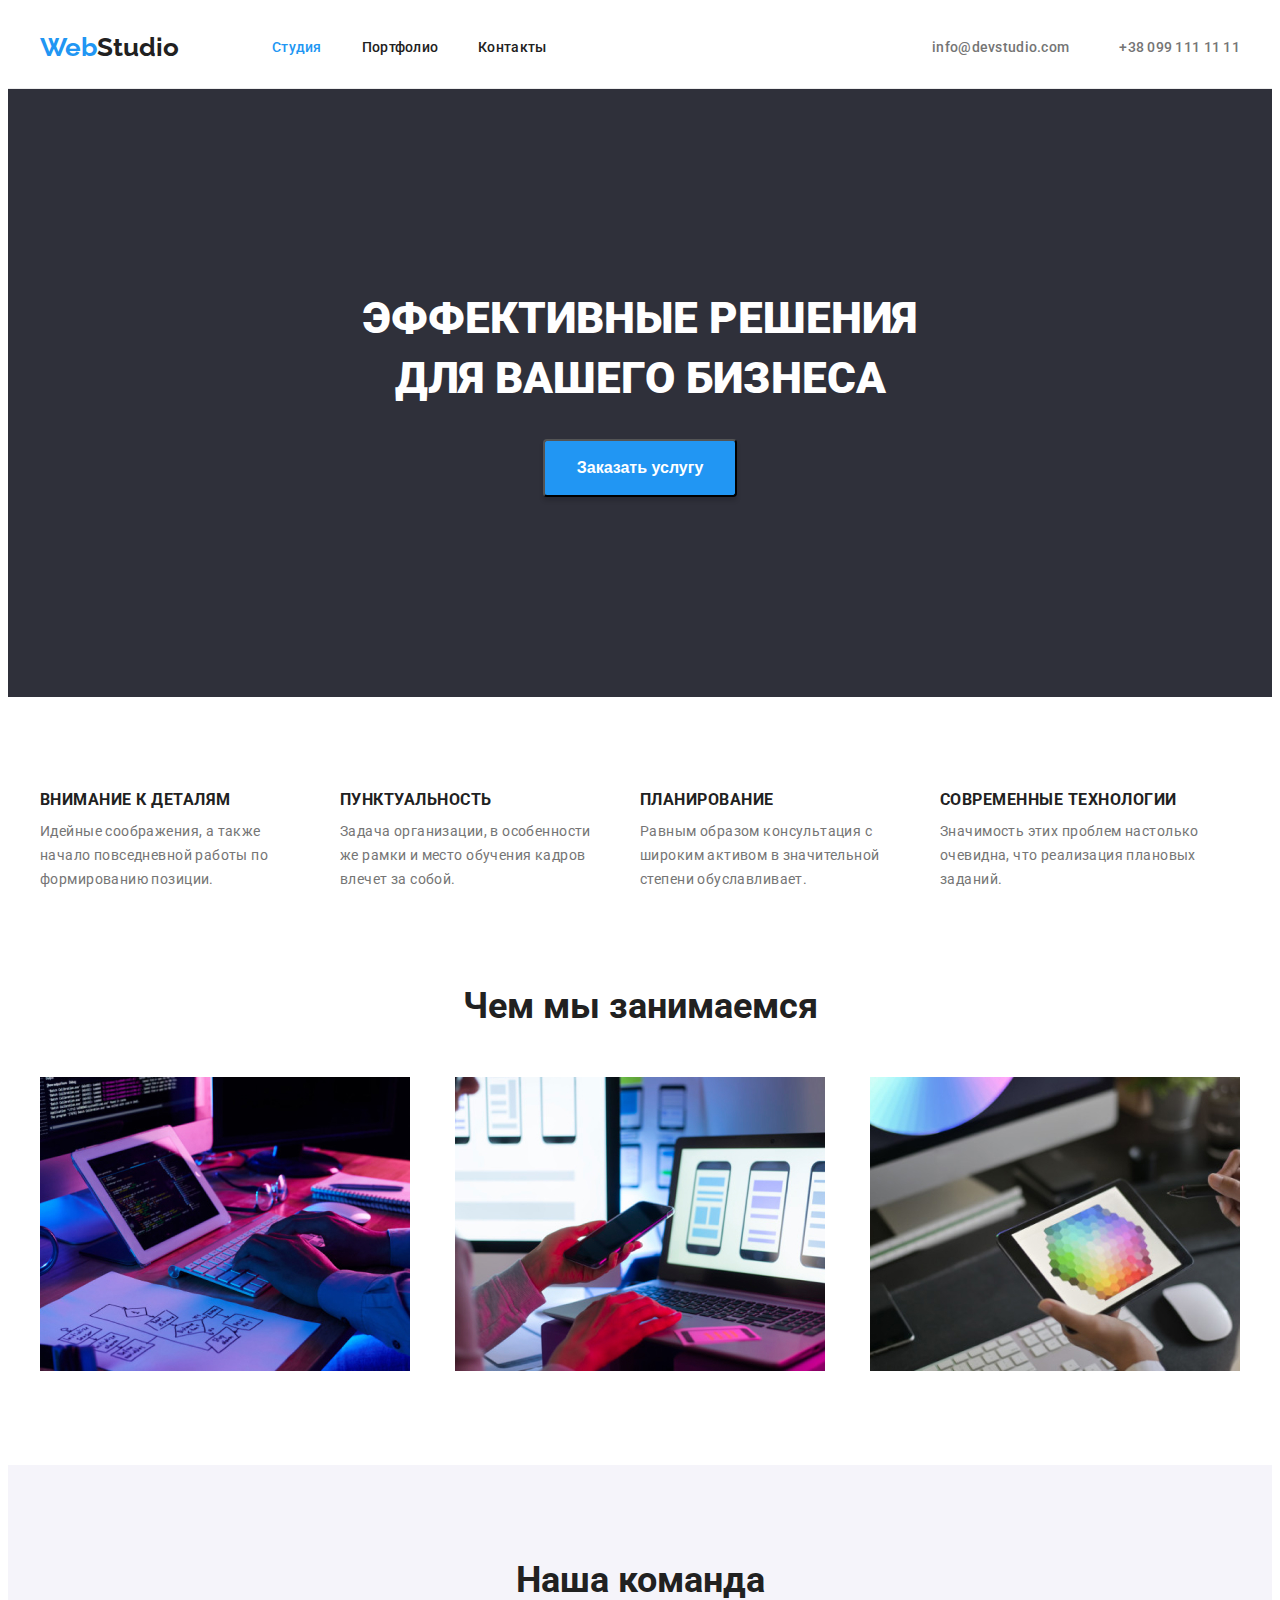
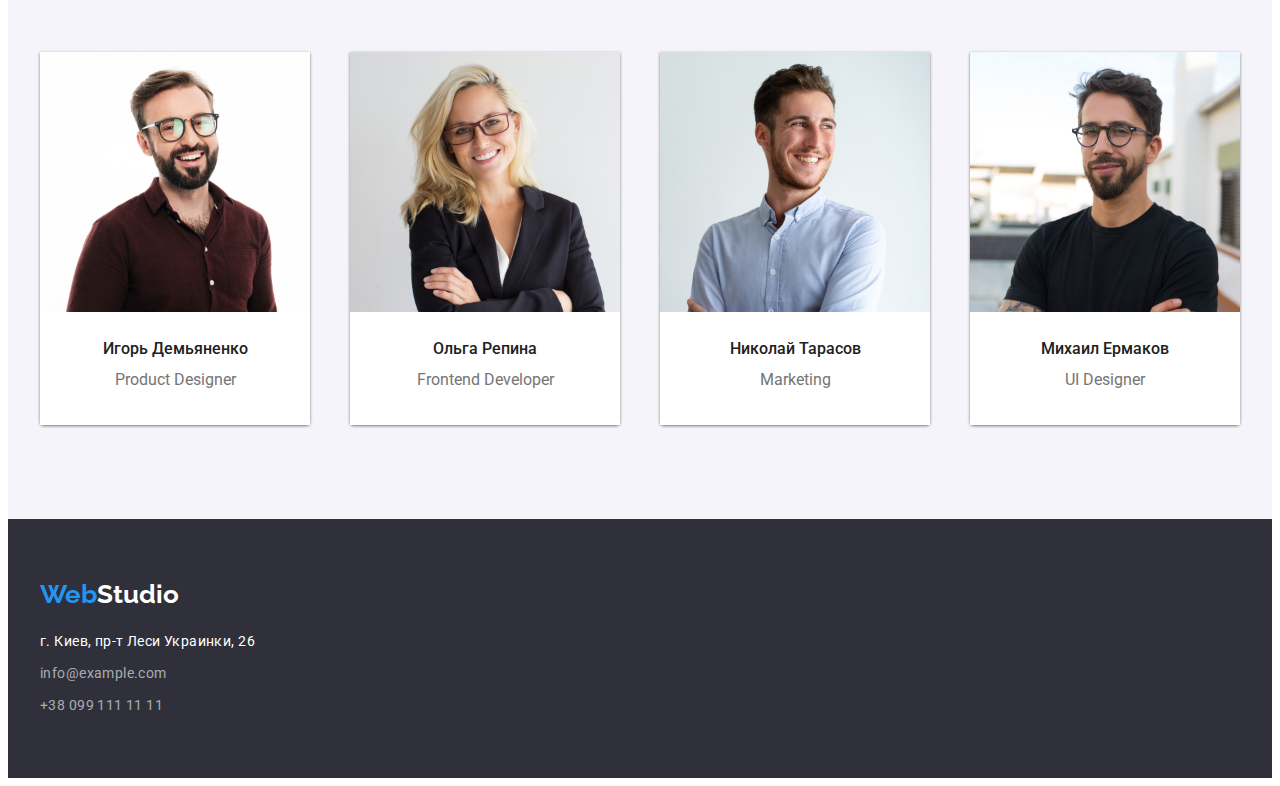
==== index.html @ 194eb808 "goit-markup-hw-04" ====
<!DOCTYPE html>
<html lang="en">
<head>
    <meta charset="UTF-8">
    <meta http-equiv="X-UA-Compatible" content="IE=edge">
    <meta name="viewport" content="width=device-width, initial-scale=1.0">
    <title>Document</title>
    <link rel="preconnect" href="https://fonts.gstatic.com">
    <link href="https://fonts.googleapis.com/css2?family=Raleway:wght@700&family=Roboto:wght@400;500;700;900&display=swap"
        rel="stylesheet">
    <link rel="stylesheet" href="https://cdnjs.cloudflare.com/ajax/libs/modern-normalize/1.1.0/modern-normalize.min.css"
        integrity="sha512-wpPYUAdjBVSE4KJnH1VR1HeZfpl1ub8YT/NKx4PuQ5NmX2tKuGu6U/JRp5y+Y8XG2tV+wKQpNHVUX03MfMFn9Q=="
        crossorigin="anonymous" referrerpolicy="no-referrer" />
    <link rel="stylesheet" href="./css/styles.css">
</head>

<body>
    <header class="header-bord">
        <div class="container header-cont">
            <nav class="navigation">
                <a class="logo link" href="./index.html"><span class="logo-text">Web</span>Studio</a>
                <ul class="menu">
                    <li class="menu-item list">
                        <a class="menu-link link current header-link" href="">Студия</a>
                    </li>
                    <li class="menu-item list">
                        <a class="menu-link link header-link" href="./portfolio.html">Портфолио</a>
                    </li>
                    <li class="menu-item list">
                        <a class="menu-link link header-link" href="">Контакты</a>
                    </li>
                </ul>
            </nav>
            
            <ul class="auth-nav list header">
                <li>
                    <a class="mail-link link header-link" href="mailto:info@devstudio.com">info@devstudio.com</a>
                </li>
                <li>
                    <a class="tel-link link header-link" href="tel:+380991111111">+38 099 111 11 11</a>
                </li>
            </ul>
        </div>
    </header>
    <main>
        <section class="hero">
                <div class="container">
                    <h1 class="hero-title down">ЭФФЕКТИВНЫЕ РЕШЕНИЯ <br /> ДЛЯ ВАШЕГО БИЗНЕСА</h1>
                
                    <button class="modal-btn" type="button">Заказать услугу</button>
                </div>
        </section>
        
        <section class="skill down">
            <div class="container">
                <h2 class="skill-title visually-hidden">Заголовок</h2>
                    <ul class="skill-roster list"> 
                        <li class="skill-item">
                            <h3 class="roster-title roster-down">Внимание к деталям</h3>
                            <p class="skill-description">Идейные соображения, а также начало повседневной работы по формированию позиции.</p>
                        </li>
                        <li class="skill-item">
                            <h3 class="roster-title roster-down" >Пунктуальность</h3>
                            <p class="skill-description" >Задача организации, в особенности же рамки и место обучения кадров влечет за собой.</p>
                        </li>
                        <li class="skill-item">
                            <h3 class="roster-title roster-down">Планирование</h3>
                            <p class="skill-description" >Равным образом консультация с широким активом в значительной степени обуславливает.</p>
                        </li>
                        <li class="skill-item">
                            <h3 class="roster-title roster-down" >Современные технологии</h3>
                            <p class="skill-description">Значимость этих проблем настолько очевидна, что реализация плановых заданий.</p>
                        </li>
                </ul>
            </div>
        </section>
        
        <section class="section-work">
            <Div class="container">
            <h2 class="work" lang="ru">Чем мы занимаемся</h2>
            <ul class="work-roster list " >
                <li class="worktop"><img src="./images/зображення_роб._cтолу1.jpg" alt="зображення робочого столу" width="370" height="294"></li>
                <li class="worktop"><img src="./images/зображення_роб._cтолу2.jpg" alt="зображення робочого столу" width="370" height="294"></li>
                <li class="worktop"><img src="./images/зображення_роб._cтолу3.jpg" alt="зображення робочого столу" width="370" height="294"></li>
            </ul>
            </Div>
        </section>
        
        <section class="team" >
            <div class="container">
                <h2 class="team-title">Наша команда</h2>
                <ul class="team-roster list">
                    <li class="team-list">
                        <img src="./images/фото_Игорь_Демьяненко.jpg" alt="foto Product Designer Игорь Демьяненко" width="270" height="260">
                        <div class="team-describe">
                            <h3 class="team-member">Игорь Демьяненко</h3>
                            <p class="team-activity">Product Designer</p>
                        </div>
                    </li>

                    <li class="team-list">
                        <img src="./images/фото_Ольга_Репина.jpg" alt="foto Frontend Developer Ольга Репина" width="270" height="260">
                        <div class="team-describe">
                            <h3 class="team-member">Ольга Репина</h3>
                            <p class="team-activity">Frontend Developer</p>
                        </div>
                    </li>

                    <li class="team-list">
                        <img src="./images/фото_Николай_Тарасов.jpg" alt="foto Marketing Михаил Ермаков" width="270" height="260">
                        <div class="team-describe">
                            <h3 class="team-member" >Николай Тарасов</h3>
                            <div></div>
                        <P class="team-activity">Marketing</P>
                        </div>
                    </li>

                    <li class="team-list">
                        <img src="./images/фото_Михаил_Ермаков.jpg" alt="foto UI Designer Михаил Ермаков " width="270" height="260">
                        <div class="team-describe">
                            <h3 class="team-member">Михаил Ермаков</h3>
                            <p class="team-activity">UI Designer</p>
                        </div>
                    </li>
                </ul>
            </div>
        </section>
    </main>

    <footer class="footer">
        <div class="container">
            <div class="logo-second">
                <a class="logo-footer link" href="./index.html"><span class="logo-text">Web</span><span
                        class="logo-txt">Studio</span></a>
            </div>
            <address class="footer-address">
                <ul class="communication list">
                    <li class="address"><a class="location link" href="">г. Киев, пр-т Леси Украинки, 26</a></li>
                    <li class="footer-mail"><a class="communication-mail link"
                            href="meilto:info@example.com">info@example.com</a></li>
                    <li class="footer-tel"><a class="communication-tel link" href="tel:+380991111111">+38 099 111 11 11</a></li>
                </ul>
            </address>
        </div>
    </footer>


</body>

</html>
---- css/styles.css ----
html {
  box-sizing: border-box;
}

* *::before,
*::after {
  box-sizing: inherit;
}

:root {
  --main-font: "Roboto", sans-serif;
  --secondary-font: "Raleway", sans-serif;
  --accent-color: #212121;
  --secondary-color: #2196f3;
  --third-color: #757575;
  --white-color: #ffffff;
}
body {
  font-family: var(--main-font);
  font-style: normal;
  font-weight: normal;
  font-size: 14px;
}

.list {
  list-style: none;
}
.link {
  text-decoration: none;
}
.visually-hidden{
  position: absolute;
  clip: rect(0 0 0 0);
  width: 1px;
  height: 1px;
  margin: -1px;
}

h1,
h2,
h3,
h4,
h5,
h6,
p {
  margin-top: 0;
  margin-bottom: 0;
}

ul,
ol {
  margin-top: 0;
  margin-bottom: 0;
}

.container {
  width: 1200px;
  padding-left: 15px;
  padding-right: 15px;
  margin: 0 auto;
}
img {
  display: block;
}
/*розметка  heder}*/
.header-link {
  padding-top: 32px;
  padding-bottom: 32px;
}
.header-bord {
  border-bottom: 1px solid #ECECEC;
}
.header-cont {
  display: flex;
  align-items: center;
}
.navigation {
  display: flex;
  align-items: center;
}

.auth-nav {
  display: flex;
  align-items: center;
  margin-left: auto;
  
  padding-left: 0px;
}

.logo {
  padding-top: 24px;
  padding-bottom: 25px;
  margin-right: 93px;
}
.logo-footer{
  padding: auto;
}
.menu {
  display: flex;
  align-items: center;
  padding-left: 0px;
}
.menu-item:not(:last-child) {
  margin-right: 40px;
}

.mail-link {
  flex-direction: row-reverse;
  margin-left: auto;
  margin-right: 50px;
  
}
/*розметка  heder}*/

/* header 1htm*/
.logo,
.logo-footer,
.logo-text {
  font-family: var(--secondary-font);
  font-weight: bold;
  font-size: 26px;
  line-height: 1.19;
  

  color: var(--accent-color);
}
.logo-text {
  color: var(--secondary-color);
}
.logo-txt {
  color: var(--white-color);
}
.menu-link {
  font-weight: 500;
  line-height: 1.14;
  letter-spacing: 0.02em;

  color: var(--accent-color);
}

.menu-link:hover,
.menu-link:focus {
  color: var(--secondary-color);
}

.current {
  color: var(--secondary-color);
}

.mail-link,
.tel-link {
  font-weight: 500;
  line-height: 1.14;
  letter-spacing: 0.02em;

  color: var(--third-color);
}
.mail-link:hover,
.mail-link:focus {
  color: var(--secondary-color);
}

.tel-link:hover,
.tel-link:focus {
  color: var(--secondary-color);
}

/* hero 1htm*/
/* розметка hero*/
.hero-title {
  font-family: var(--main-font);
  font-weight: 900;
  font-size: 44px;
  line-height: 1.36;
  margin-bottom: 30px;
  color: var(--white-color);
}

.modal-btn {
  background-color: var(--secondary-color);
  box-shadow: 0px 4px 4px rgba(0, 0, 0, 0.15);
  font-weight: bold;
  font-size: 16px;
  line-height: 1.88;
  cursor: pointer;

  padding: 12px 32px;

  border-radius: 4px;

  color: var(--white-color);
}
/*розметка  hero}*/

/* skill 1htm*/
.skill-roster {
  display: flex;
padding-left: 0;
margin-left: 0;

}
.skill {
  padding-top: 94px;
}
.team,
.section-work,
.section-skill{
  padding-top: 94px;
  padding-bottom: 94px;
}
.team-roste r{
  margin-bottom: 94px;
}
/* розметка skill*/
.roster-down {
  margin-bottom: 10px;
}
/* розметка skill*/

.roster-title {
  font-weight: bold;
  line-height: 1.14;
  letter-spacing: 0.03em;
  text-transform: uppercase;

  color: var(--accent-color);
}
.skill-item {
  flex-basis: calc((100%-120) / 4);
  width: 270px;
}
.skill-item:not(:first-child){
  margin-left: 30px;
}

  
.item-down:not(:last-child) {
  margin-left: 30px;
}
.skill-description {
  font-family: var(--main-font);
  font-size: 14px;
  line-height: 24px;

  letter-spacing: 0.03em;
  color: var(--third-color);
}

/* work 1htm*/
.work-roster{
  display: flex;
  padding-left: 0;
  justify-content: space-between;
  margin-top: 50px;
}
/*team-title*/
.work {
  font-weight: bold;
  font-size: 36px;
  line-height: 1.17;

  text-align: center;
margin-bottom: 50px;
  color: var(--accent-color);
  margin: 0px;
}
.worktop{
  width: 370px;
}

.team-title {
  font-weight: bold;
  font-size: 36px;
  line-height: 1.17;

  text-align: center;
margin-bottom: 50px;
  color: var(--accent-color);
  margin: 0px;
}

.team-member {
  font-size: 16px;
  line-height: 0.84;
  font-weight: 500;

  text-align: center;
  color: var(--accent-color);
}

.team-activity {
  font-size: 16px;
  line-height: 1.89;
margin-top: 10px;
  text-align: center;

  color: var(--third-color);
}

/*logo link*/
.location {
  font-style: normal;
  line-height: 1.71;
  letter-spacing: 0.03em;
  
  color: var(--white-color);
}

.communication-mail,
.communication-tel {
  font-style: normal;
  line-height: 1.71;
  letter-spacing: 0.03em;

  color: rgba(255, 255, 255, 0.6);
}
.communication-mail:hover,
.communication-mail:focus {
  color: var(--secondary-color);
}

.communication-tel:hover,
.communication-tel:focus {
  color: var(--secondary-color);
}

/* portfolio.2htm*/

.nav-button {
  font-family: var(--main-font);
  font-weight: 500;
  font-style: normal;
  font-size: 16px;
  line-height: 1.62;
  cursor: pointer;
  border: none;
  border-radius: 4px;
  padding: 6px 22px;

  

  color: var(--accent-color);
}

.nav-button:hover,
.nav-button:focus {
  background-color: var(--secondary-color);
  color: var(--white-color);
}

.card-title {
  font-family: var(--main-font);
  font-weight: bold;
  font-size: 18px;
  line-height: 2;

  color: var(--accent-color);

}

.card-text {
  font-family: var(--main-font);
  font-size: 16px;
  line-height: 1.88;
  margin-top: 4px;


  color: var(--third-color);
}
.description{
  padding: 20px 24px;
  border-left: 1px solid #EEEEEE;
  border-right: 1px solid #EEEEEE;
  border-bottom: 1px solid #EEEEEE;


}

/* fon*/
.hero {
  background: #2f303a;
  padding-top: 200px;
  padding-bottom: 200px;
  

  
  text-align: center;
  color: var(--white-color);
}

.footer {
  background: #2f303a;
  padding-top: 60px;
  padding-bottom: 60px;
}
.footer-address{
  margin-top: 20px;
}
.footer-mail{
  margin-top: 8px;
}
.footer-tel{
  margin-top: 8px;

}
/*team-title*/
.team{
  background-color: #F5F4FA;
  
}
.team-member,
.team-activity{
  background-color: #FFFFFF;
  border-radius: 3px
}
.team-roster{
 display: flex;
 padding-left: 0px;
justify-content: space-between;
margin-top: 50px;

}
.team-describe{
  padding: 30px;
  background-color: var(--white-color);
}
  
.team-list{
  box-shadow: 0px 1px 3px var(--third-color);
  border-radius: 0px 0px 4px 4px;
}

/*footer*/


.communication {
  margin: 0px;
  padding-left: 0px;
 
}

/*портфолио*/
.nav{
  text-align: center;
  padding: 0px;
  margin-bottom: 50px;
  
}
.list-butt{
  display: inline-block;
}
  .list-butt:not(:last-child){
margin-right: 8px;

  }

.card-list{
  padding: 0px;
  display: flex;
  flex-wrap: wrap;
  
}
.portfolio-card{
  width: 370px;
  margin-right: 30px;
  margin-bottom: 30px;
  
}
.portfolio-card:nth-child(3n){
  margin-right: 0px;
}

.imgwork{
  width: 370px;

}
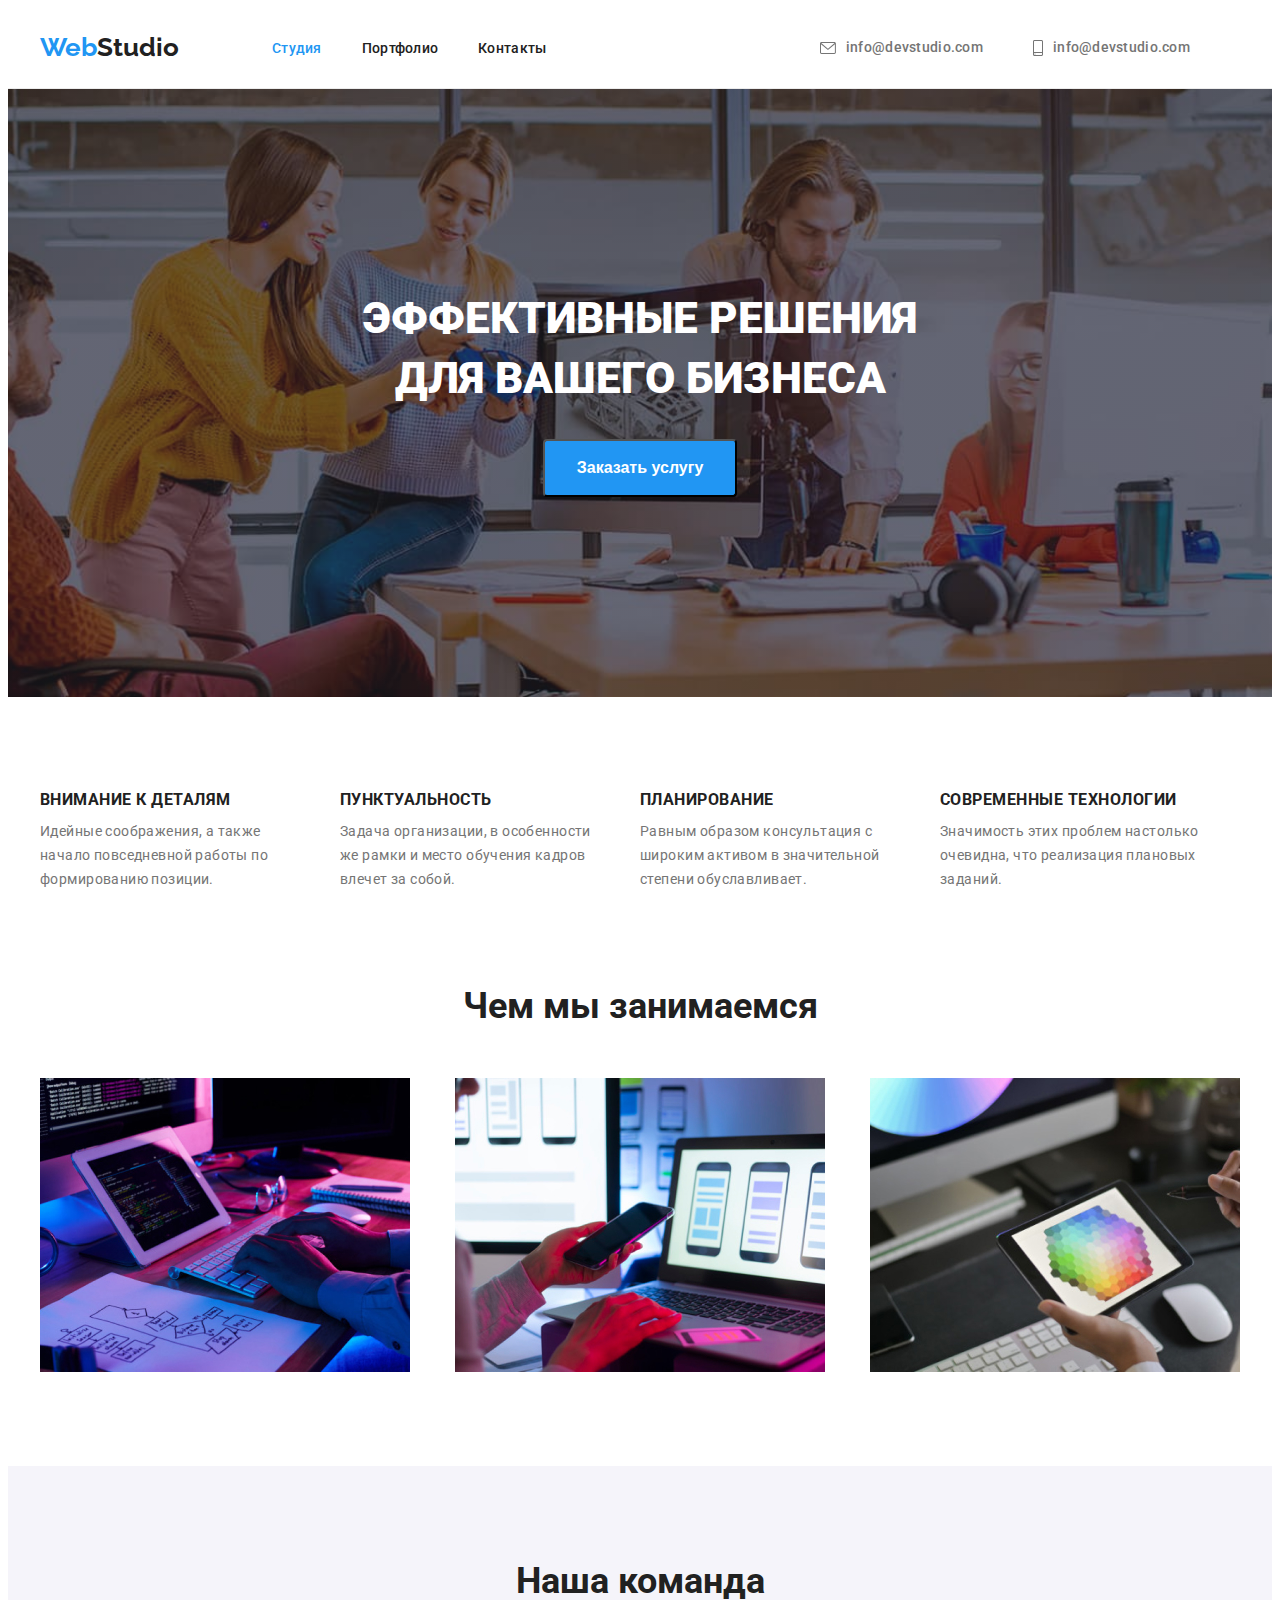
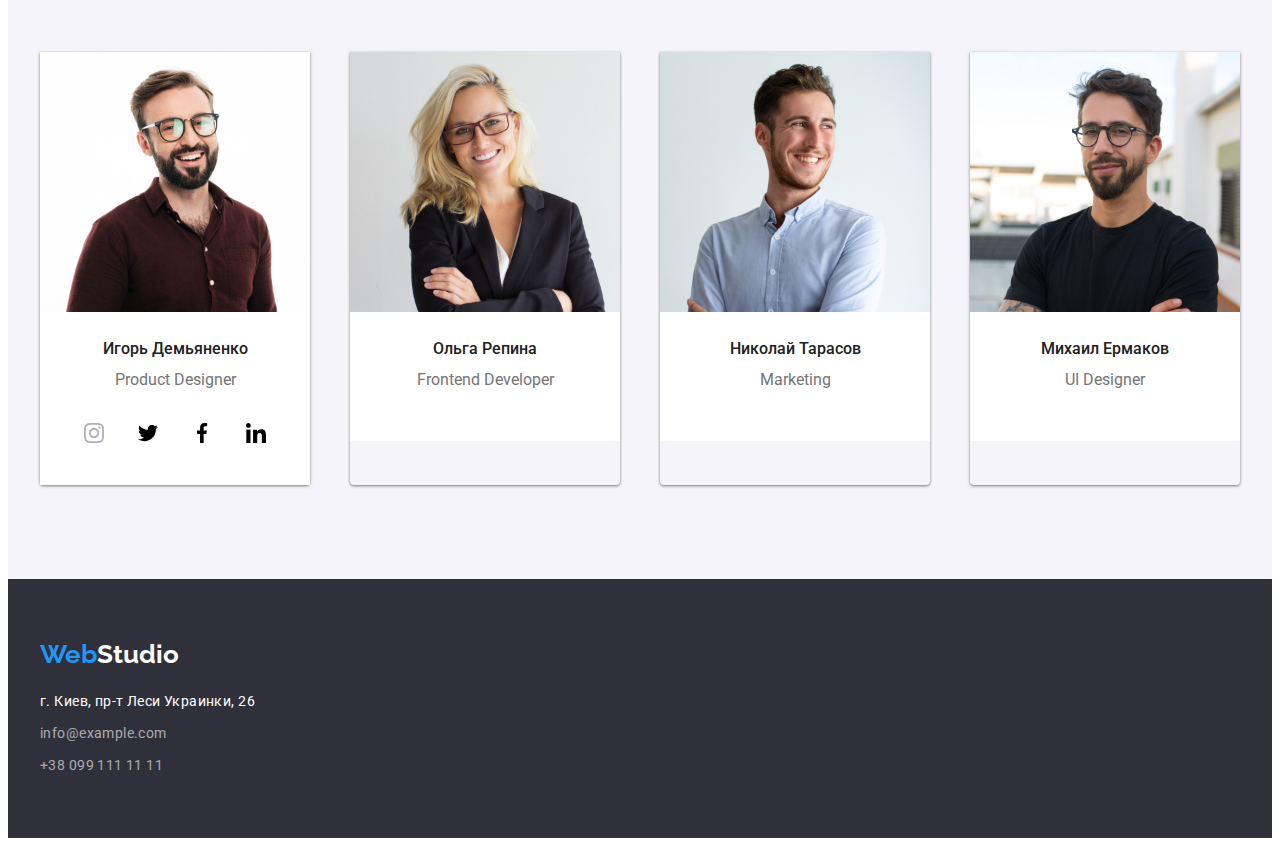
==== commit d0b4c834: "goit-markup-hw-04" ====
--- a/index.html
+++ b/index.html
@@ -34,11 +34,19 @@
             
             <ul class="auth-nav list header">
                 <li>
-                    <a class="mail-link link header-link" href="mailto:info@devstudio.com">info@devstudio.com</a>
+                    <a class="mail-link link header-link" href="mailto:info@devstudio.com">info@devstudio.com
+                        <svg class="icon-mail">
+                            <use href="./images/sprite.svg#icon-envelope"></use>
+                        </svg>
+                    </a>
                 </li>
-                <li>
-                    <a class="tel-link link header-link" href="tel:+380991111111">+38 099 111 11 11</a>
-                </li>
+            <li>
+                <a class="mail-link link header-link" href="mailto:info@devstudio.com">info@devstudio.com
+                    <svg class="icon-phon">
+                        <use href="./images/sprite.svg#icon-smartphone"></use>
+                    </svg>
+                </a>
+            </li>
             </ul>
         </div>
     </header>
@@ -58,6 +66,7 @@
                         <li class="skill-item">
                             <h3 class="roster-title roster-down">Внимание к деталям</h3>
                             <p class="skill-description">Идейные соображения, а также начало повседневной работы по формированию позиции.</p>
+                            
                         </li>
                         <li class="skill-item">
                             <h3 class="roster-title roster-down" >Пунктуальность</h3>
@@ -95,6 +104,36 @@
                         <div class="team-describe">
                             <h3 class="team-member">Игорь Демьяненко</h3>
                             <p class="team-activity">Product Designer</p>
+                            <ul class="social-list list">
+                                <li class="social-list-team">
+                                    <a href="" class="social-list-link">
+                                        <svg class="social-list-icon">
+                                            <use class="icon-social " href="../images/sprite.svg#icon-instagram"></use>                                      
+                                        </svg>
+                                    </a>
+                                </li>
+                                <li class="social-list-team">
+                                    <a href="" class="social-list-link">
+                                        <svg class="social-list-icon">
+                                            <use href="../images/sprite.svg#icon-twitter"></use>
+                                        </svg>
+                                    </a>
+                                </li>
+                                <li class="social-list-team">
+                                    <a href="" class="social-list-link">
+                                        <svg class="social-list-icon">
+                                            <use href="../images/sprite.svg#icon-facebook"></use>
+                                        </svg>
+                                    </a>
+                                </li>
+                                <li class="social-list-team">
+                                    <a href="" class="social-list-link">
+                                        <svg class="social-list-icon"> 
+                                            <use href="../images/sprite.svg#icon-linkedin"></use>
+                                        </svg>
+                                    </a>
+                                </li>
+                            </ul>
                         </div>
                     </li>
 
--- a/css/styles.css
+++ b/css/styles.css
@@ -106,10 +106,31 @@
 
 .mail-link {
   flex-direction: row-reverse;
+  align-items: center;
   margin-left: auto;
   margin-right: 50px;
   
 }
+.mail-link{
+  display: flex;
+    text-decoration: none;
+    font-weight: 500;
+    text-align: center;
+    color: var(--text-color);
+}
+.icon-mail,
+.icon-phon{
+  display: inline-block;
+  width: 16px;
+  height: 12px;
+  margin-right: 10px;
+  fill: #757575;
+}
+.icon-phon{
+  width: 10px;
+  height: 16px;
+}
+
 /*розметка  heder}*/
 
 /* header 1htm*/
@@ -159,6 +180,7 @@
 .mail-link:focus {
   color: var(--secondary-color);
 }
+
 
 .tel-link:hover,
 .tel-link:focus {
@@ -292,6 +314,7 @@
   font-size: 16px;
   line-height: 1.89;
 margin-top: 10px;
+margin-bottom: 16px;
   text-align: center;
 
   color: var(--third-color);
@@ -378,14 +401,21 @@
 
 /* fon*/
 .hero {
-  background: #2f303a;
   padding-top: 200px;
   padding-bottom: 200px;
-  
-
-  
   text-align: center;
+  
   color: var(--white-color);
+  background: #C4C4C4;
+  background-image: linear-gradient( to right, 
+  rgba(47, 48, 58, 0.4), 
+  rgba(47, 48, 58, 0.4) ),
+    url(../images/bd.jpg);
+  background-repeat: no-repeat;
+  background-position: center;
+  background-size: cover;
+  max-width: 1600px;
+  margin: auto;
 }
 
 .footer {
@@ -422,6 +452,8 @@
 }
 .team-describe{
   padding: 30px;
+  padding-left: 32px;
+  padding-right: 32px;
   background-color: var(--white-color);
 }
   
@@ -474,3 +506,32 @@
   width: 370px;
 
 }
+
+.social-list{
+  padding: 0;
+  display: flex;
+  justify-content: space-between;
+  
+}
+.social-list-icon{
+  width: 20px;
+  height: 20px;
+}
+.social-list-link{
+  display: flex;
+  align-items: center;
+  justify-content: center;
+  width: 44px;
+  height: 44px;
+  border-radius: 50%;
+  background-color: #ffffff;
+}
+
+.social-list-link:hover,
+.social-list-link:focus {
+fill: #ffffff;
+background-color: #2196F3;
+}
+.icon-social{
+    fill: #afb1b8;
+} 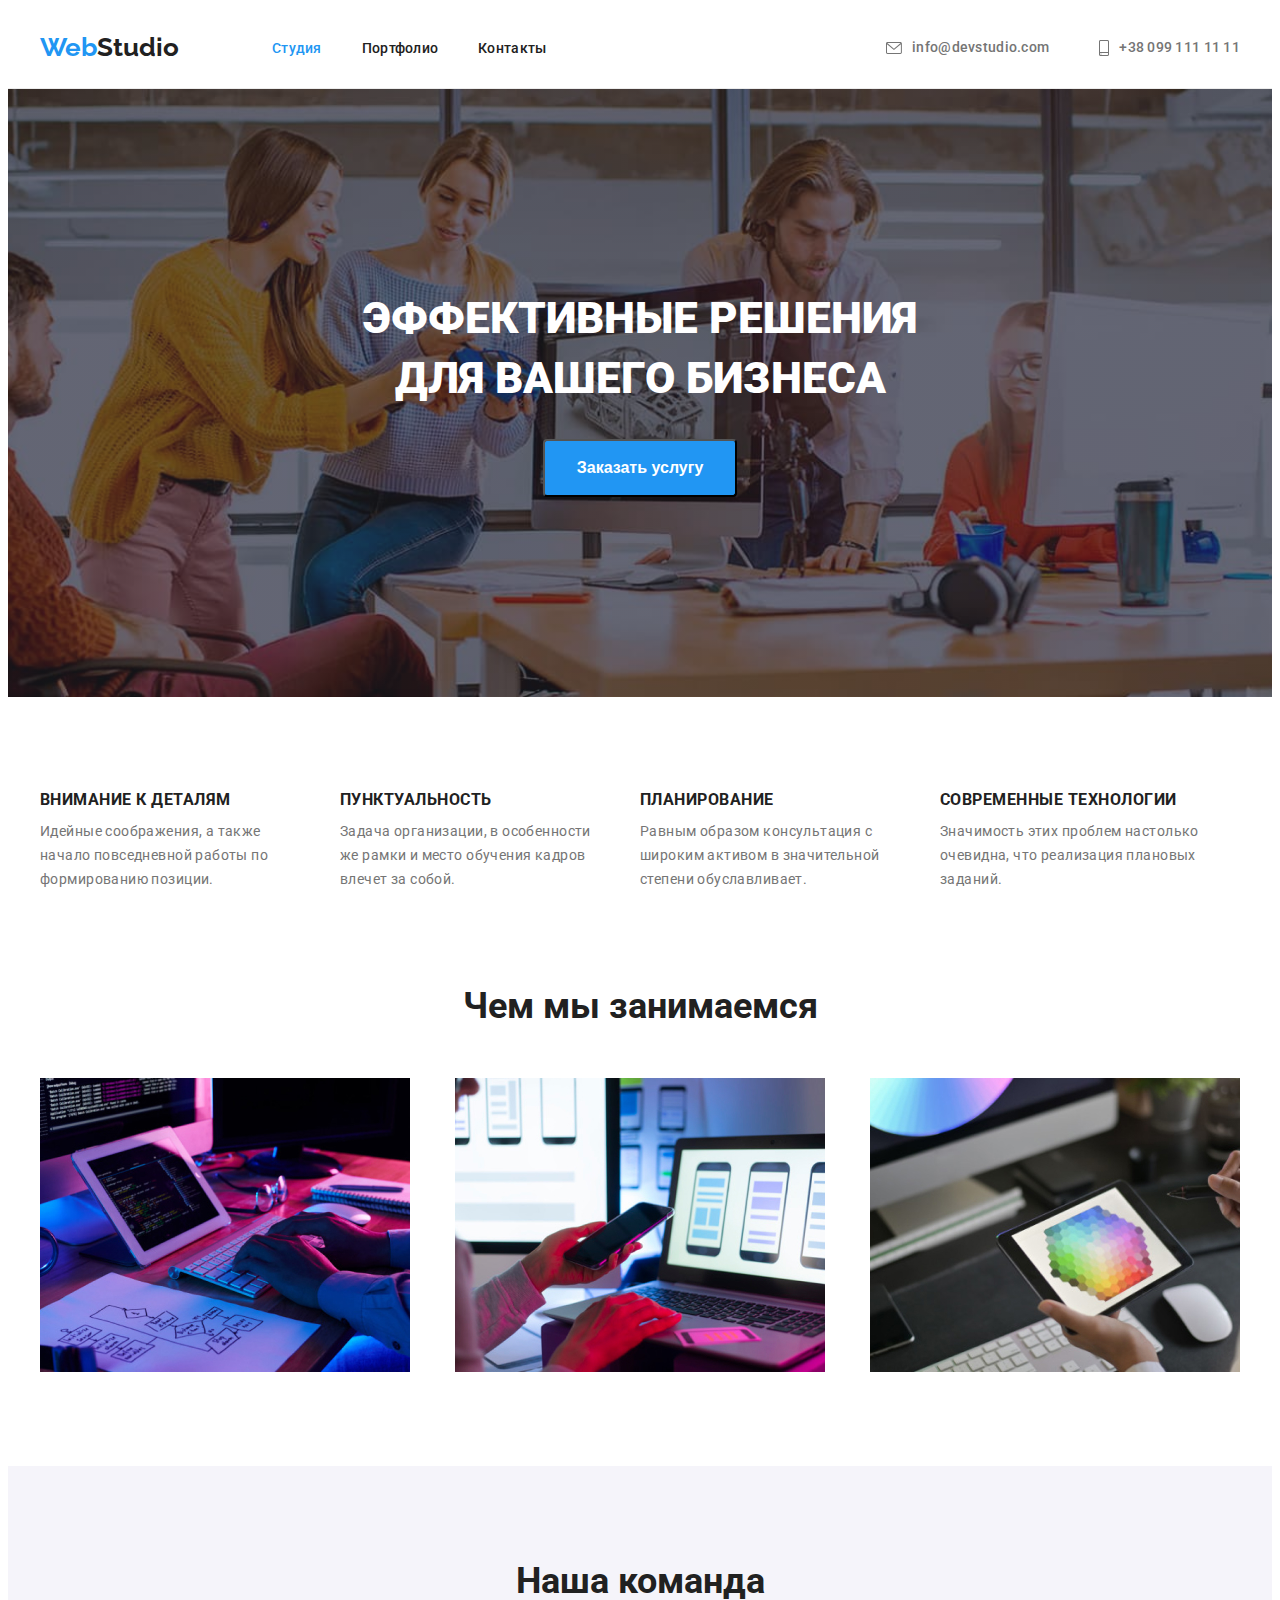
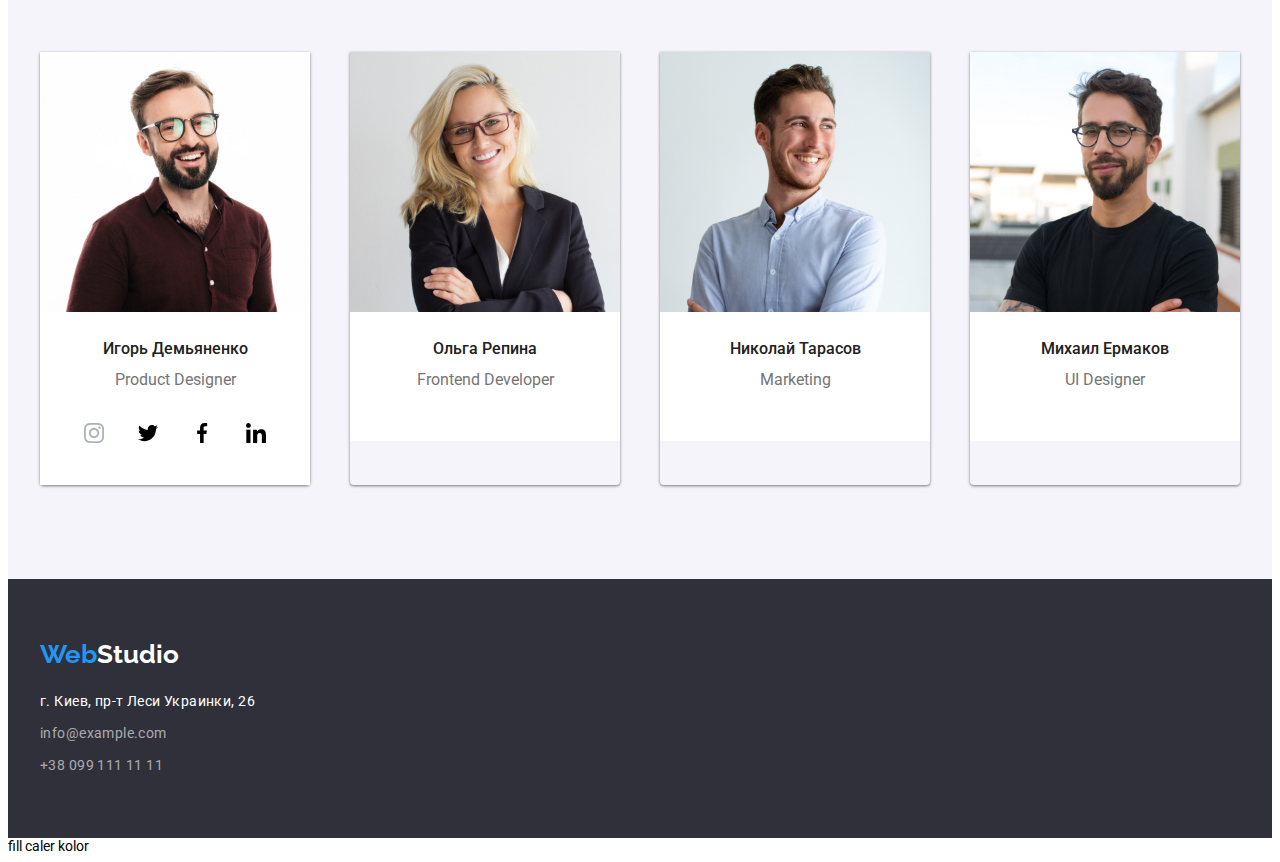
==== commit 97cf44bc: "goit-markup-hw-04" ====
--- a/index.html
+++ b/index.html
@@ -38,15 +38,16 @@
                         <svg class="icon-mail">
                             <use href="./images/sprite.svg#icon-envelope"></use>
                         </svg>
+                                </a>
+                </li>
+                <li>
+                    <a class="tel-link link header-link" href="tel:+380991111111">+38 099 111 11 11
+                        <svg class="icon-phon">
+                            <use href="./images/sprite.svg#icon-smartphone"></use>
+                        </svg>
+                        
                     </a>
                 </li>
-            <li>
-                <a class="mail-link link header-link" href="mailto:info@devstudio.com">info@devstudio.com
-                    <svg class="icon-phon">
-                        <use href="./images/sprite.svg#icon-smartphone"></use>
-                    </svg>
-                </a>
-            </li>
             </ul>
         </div>
     </header>
@@ -108,28 +109,28 @@
                                 <li class="social-list-team">
                                     <a href="" class="social-list-link">
                                         <svg class="social-list-icon">
-                                            <use class="icon-social " href="../images/sprite.svg#icon-instagram"></use>                                      
+                                            <use class="icon-social " href="./images/sprite.svg#icon-instagram"></use>                                      
                                         </svg>
                                     </a>
                                 </li>
                                 <li class="social-list-team">
                                     <a href="" class="social-list-link">
                                         <svg class="social-list-icon">
-                                            <use href="../images/sprite.svg#icon-twitter"></use>
+                                            <use href="./images/sprite.svg#icon-twitter"></use>
                                         </svg>
                                     </a>
                                 </li>
                                 <li class="social-list-team">
                                     <a href="" class="social-list-link">
                                         <svg class="social-list-icon">
-                                            <use href="../images/sprite.svg#icon-facebook"></use>
+                                            <use href="./images/sprite.svg#icon-facebook"></use>
                                         </svg>
                                     </a>
                                 </li>
                                 <li class="social-list-team">
                                     <a href="" class="social-list-link">
                                         <svg class="social-list-icon"> 
-                                            <use href="../images/sprite.svg#icon-linkedin"></use>
+                                            <use href="./images/sprite.svg#icon-linkedin"></use>
                                         </svg>
                                     </a>
                                 </li>
@@ -186,4 +187,5 @@
 
 </body>
 
-</html>+</html>
+fill caler kolor--- a/css/styles.css
+++ b/css/styles.css
@@ -104,19 +104,23 @@
   margin-right: 40px;
 }
 
-.mail-link {
+.mail-link
+{
   flex-direction: row-reverse;
   align-items: center;
   margin-left: auto;
   margin-right: 50px;
   
 }
-.mail-link{
-  display: flex;
-    text-decoration: none;
-    font-weight: 500;
-    text-align: center;
-    color: var(--text-color);
+.tel-link{
+  flex-direction: row-reverse;
+}
+.mail-link,
+.tel-link{
+  text-decoration: none;
+  font-weight: 500;
+  text-align: center;
+   color: var(--text-color);
 }
 .icon-mail,
 .icon-phon{
@@ -170,11 +174,16 @@
 
 .mail-link,
 .tel-link {
+  display: flex;
+  align-items: center;
   font-weight: 500;
   line-height: 1.14;
   letter-spacing: 0.02em;
 
   color: var(--third-color);
+}
+.tel-link{
+  display: flex;
 }
 .mail-link:hover,
 .mail-link:focus {
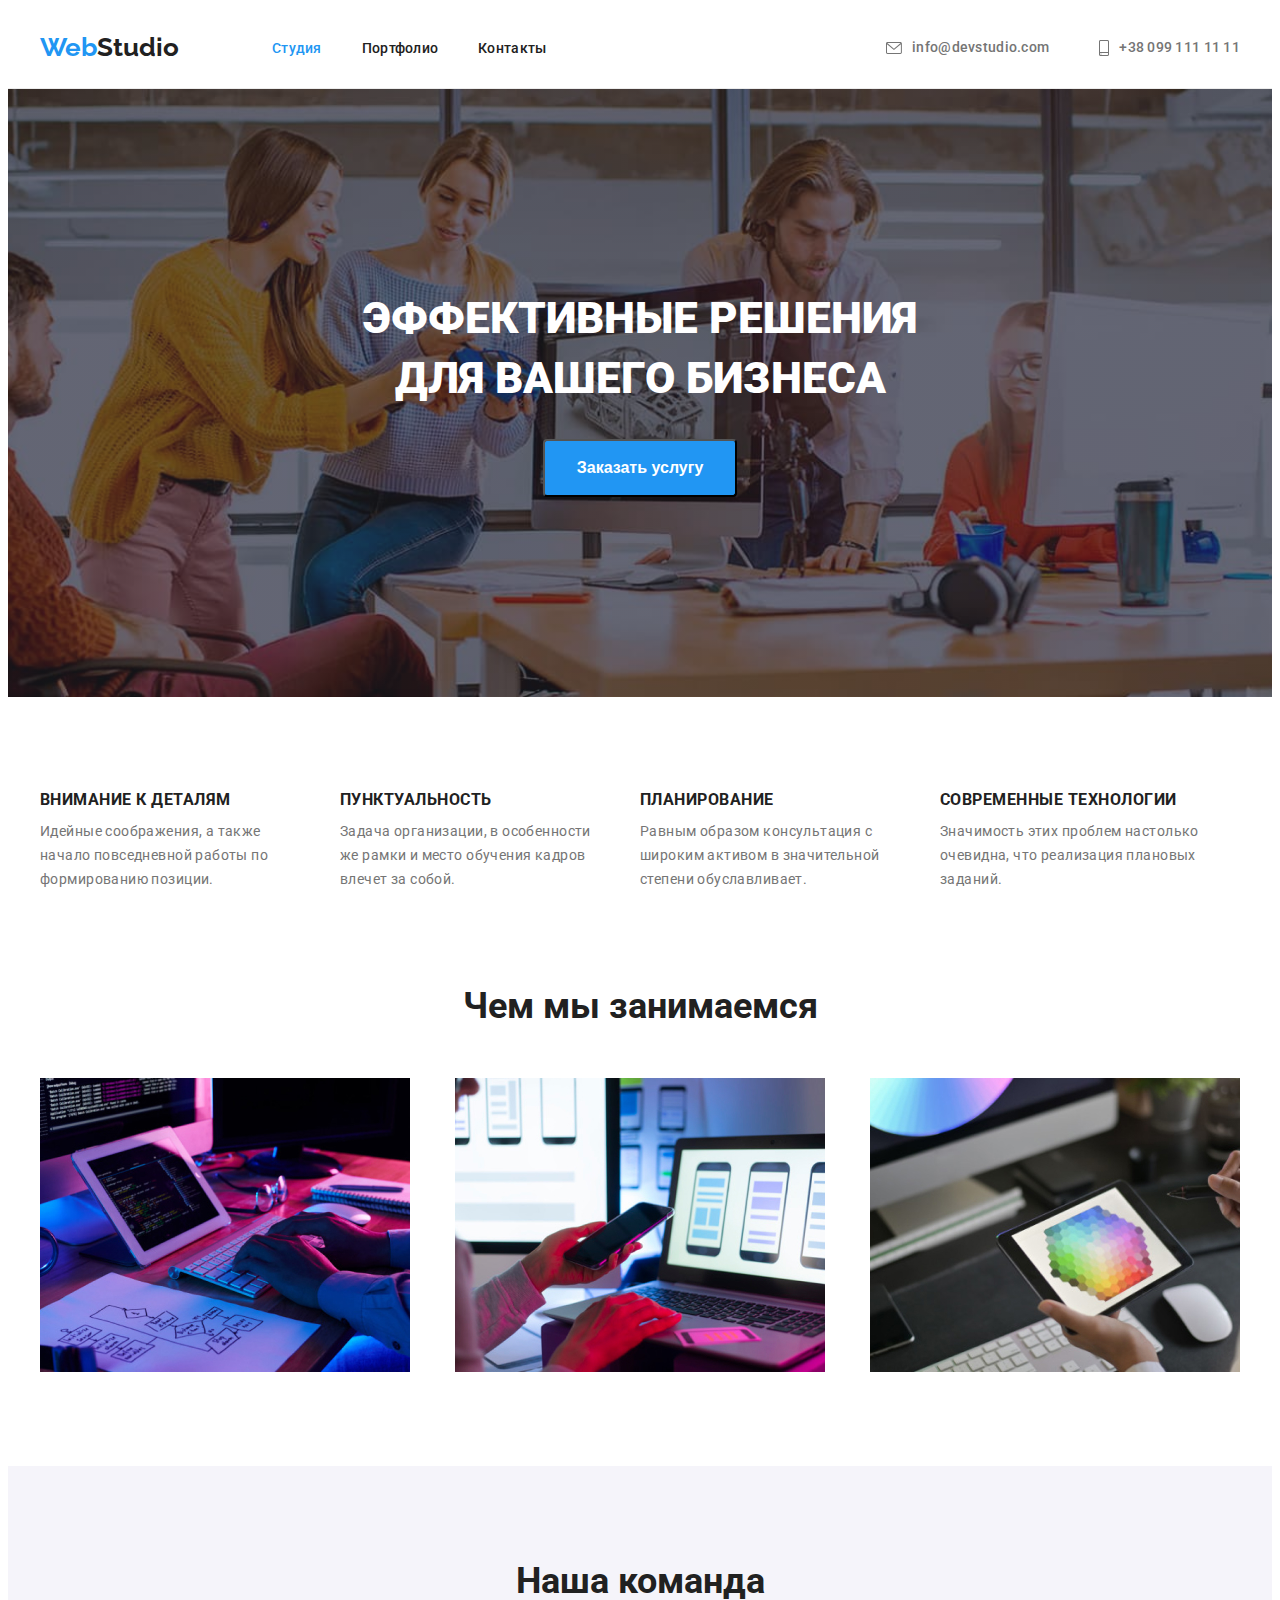
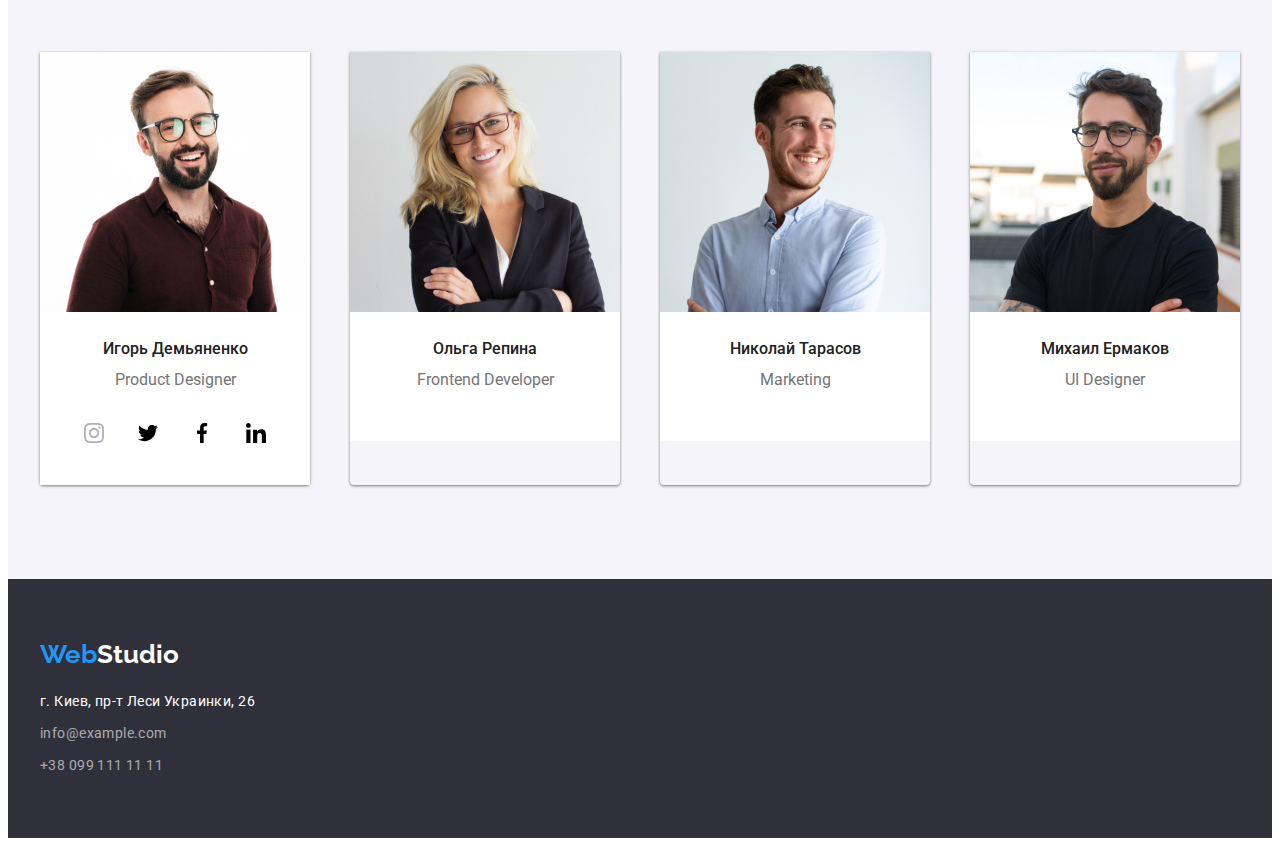
==== commit 5488f747: "goit-markup-hw-04" ====
--- a/index.html
+++ b/index.html
@@ -188,4 +188,3 @@
 </body>
 
 </html>
-fill caler kolor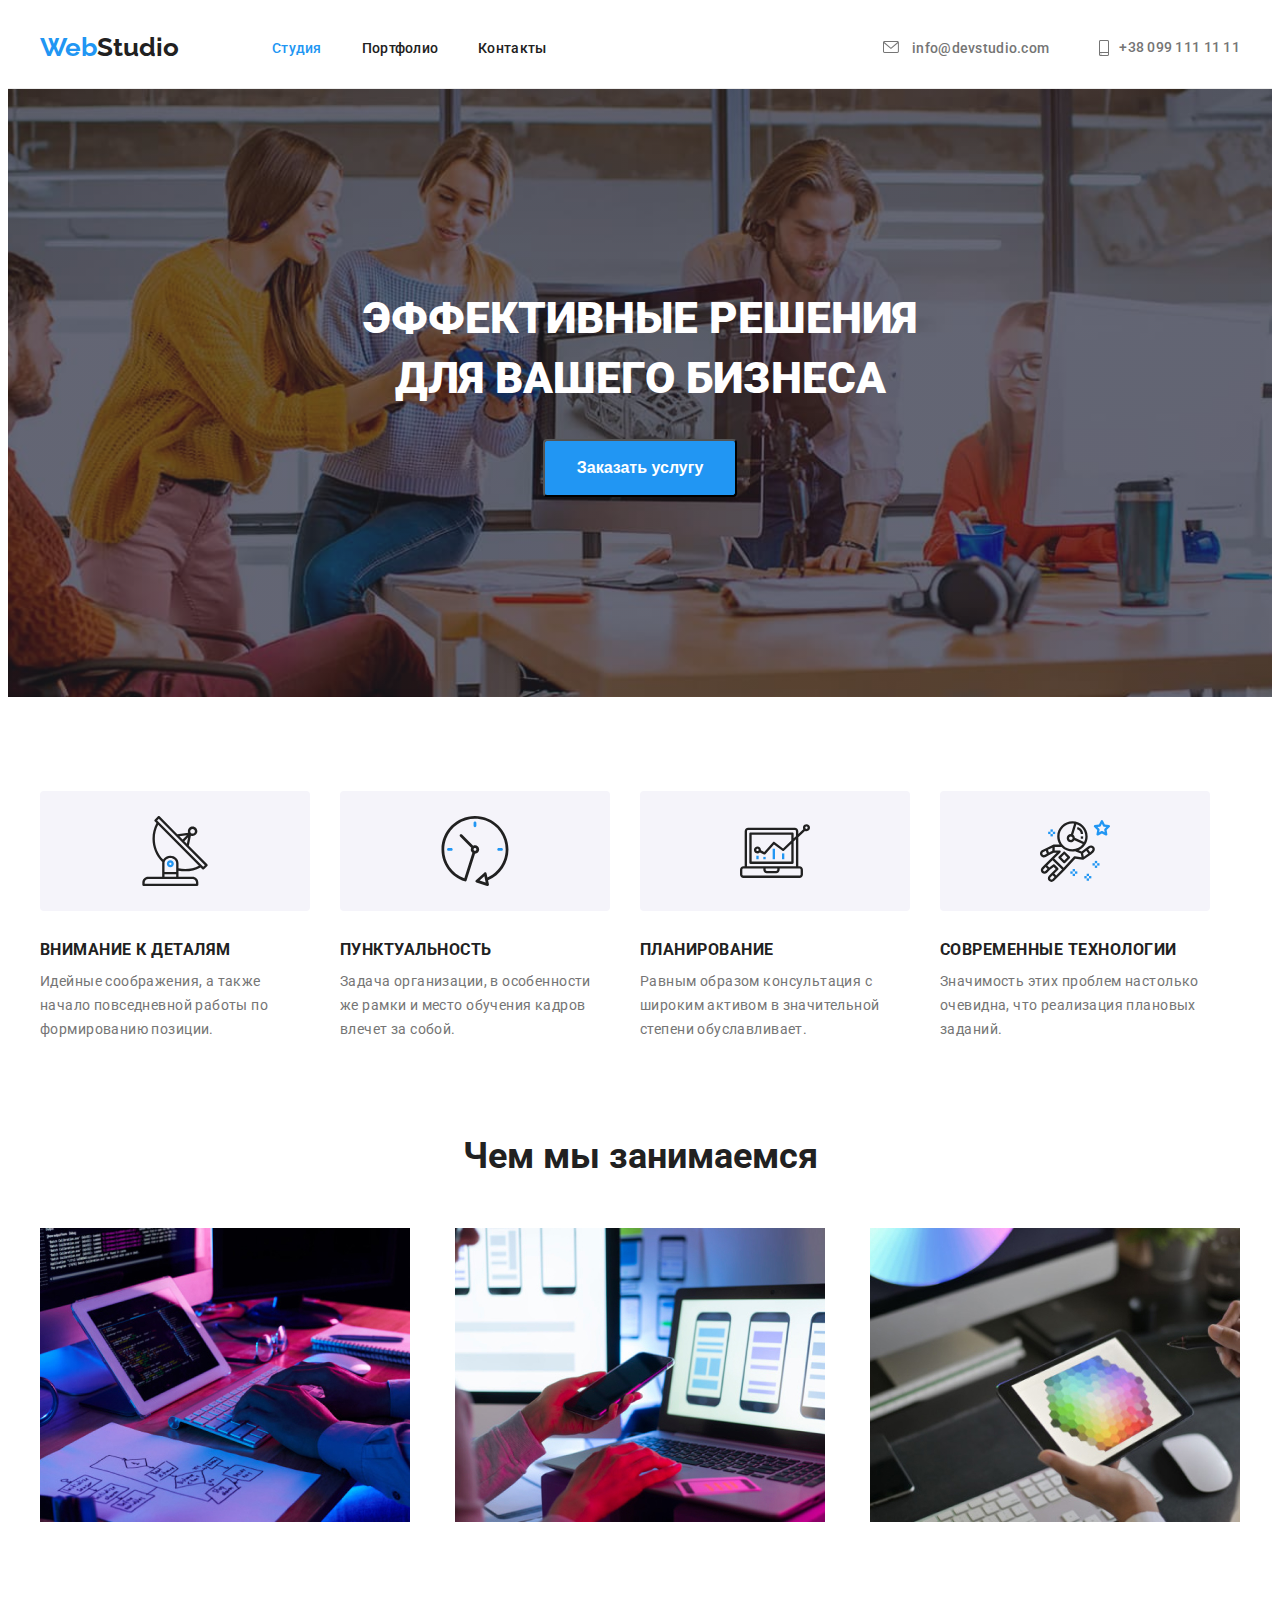
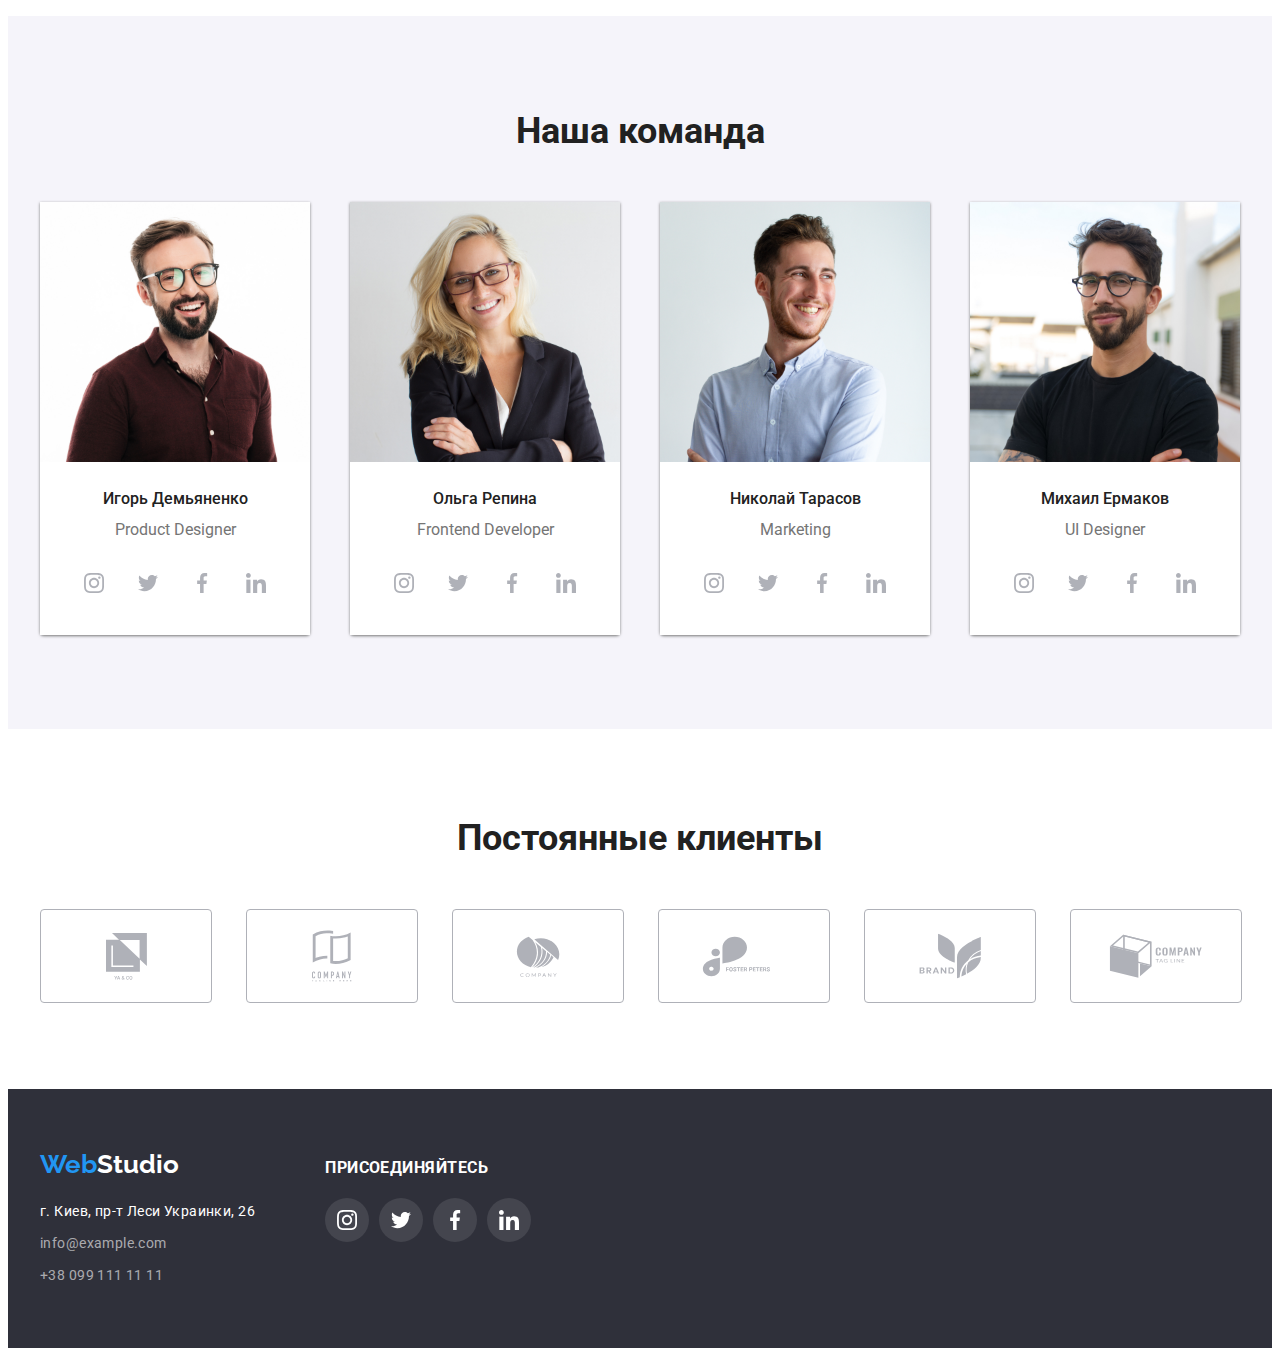
==== commit 4f8d2324: "goit-markup-hw-04" ====
--- a/index.html
+++ b/index.html
@@ -34,18 +34,19 @@
             
             <ul class="auth-nav list header">
                 <li>
-                    <a class="mail-link link header-link" href="mailto:info@devstudio.com">info@devstudio.com
+                    <a class="mail-link link header-link" href="mailto:info@devstudio.com">
                         <svg class="icon-mail">
                             <use href="./images/sprite.svg#icon-envelope"></use>
                         </svg>
-                                </a>
+                        info@devstudio.com
+                    </a>
                 </li>
                 <li>
-                    <a class="tel-link link header-link" href="tel:+380991111111">+38 099 111 11 11
+                    <a class="tel-link link header-link" href="tel:+380991111111">
                         <svg class="icon-phon">
                             <use href="./images/sprite.svg#icon-smartphone"></use>
                         </svg>
-                        
+                        +38 099 111 11 11
                     </a>
                 </li>
             </ul>
@@ -65,19 +66,39 @@
                 <h2 class="skill-title visually-hidden">Заголовок</h2>
                     <ul class="skill-roster list"> 
                         <li class="skill-item">
+                            <div class="icon-group">
+                                <svg width="70px" height="70px">
+                                    <use href="./images/sprite.svg#icon-antenna"></use>
+                                </svg>
+                            </div>
                             <h3 class="roster-title roster-down">Внимание к деталям</h3>
                             <p class="skill-description">Идейные соображения, а также начало повседневной работы по формированию позиции.</p>
                             
                         </li>
                         <li class="skill-item">
+                            <div class="icon-group">
+                                <svg width="70px" height="70px">
+                                    <use href="./images/sprite.svg#icon-clock"></use>
+                                </svg>
+                            </div>
                             <h3 class="roster-title roster-down" >Пунктуальность</h3>
                             <p class="skill-description" >Задача организации, в особенности же рамки и место обучения кадров влечет за собой.</p>
                         </li>
                         <li class="skill-item">
+                            <div class="icon-group">
+                                <svg width="70px" height="70px">
+                                    <use href="./images/sprite.svg#icon-diagram-1"></use>
+                                </svg>
+                            </div>
                             <h3 class="roster-title roster-down">Планирование</h3>
                             <p class="skill-description" >Равным образом консультация с широким активом в значительной степени обуславливает.</p>
                         </li>
                         <li class="skill-item">
+                            <div class="icon-group">
+                                <svg width="70px" height="70px">
+                                    <use href="./images/sprite.svg#icon-astronaut"></use>
+                                </svg>
+                            </div>
                             <h3 class="roster-title roster-down" >Современные технологии</h3>
                             <p class="skill-description">Значимость этих проблем настолько очевидна, что реализация плановых заданий.</p>
                         </li>
@@ -109,7 +130,7 @@
                                 <li class="social-list-team">
                                     <a href="" class="social-list-link">
                                         <svg class="social-list-icon">
-                                            <use class="icon-social " href="./images/sprite.svg#icon-instagram"></use>                                      
+                                            <use class="icon-social" href="./images/sprite.svg#icon-instagram"></use>                                      
                                         </svg>
                                     </a>
                                 </li>
@@ -143,6 +164,36 @@
                         <div class="team-describe">
                             <h3 class="team-member">Ольга Репина</h3>
                             <p class="team-activity">Frontend Developer</p>
+                            <ul class="social-list list">
+                                <li class="social-list-team">
+                                    <a href="" class="social-list-link">
+                                        <svg class="social-list-icon">
+                                            <use class="icon-social" href="./images/sprite.svg#icon-instagram"></use>
+                                        </svg>
+                                    </a>
+                                </li>
+                                <li class="social-list-team">
+                                    <a href="" class="social-list-link">
+                                        <svg class="social-list-icon">
+                                            <use href="./images/sprite.svg#icon-twitter"></use>
+                                        </svg>
+                                    </a>
+                                </li>
+                                <li class="social-list-team">
+                                    <a href="" class="social-list-link">
+                                        <svg class="social-list-icon">
+                                            <use href="./images/sprite.svg#icon-facebook"></use>
+                                        </svg>
+                                    </a>
+                                </li>
+                                <li class="social-list-team">
+                                    <a href="" class="social-list-link">
+                                        <svg class="social-list-icon">
+                                            <use href="./images/sprite.svg#icon-linkedin"></use>
+                                        </svg>
+                                    </a>
+                                </li>
+                            </ul>
                         </div>
                     </li>
 
@@ -150,8 +201,38 @@
                         <img src="./images/фото_Николай_Тарасов.jpg" alt="foto Marketing Михаил Ермаков" width="270" height="260">
                         <div class="team-describe">
                             <h3 class="team-member" >Николай Тарасов</h3>
-                            <div></div>
-                        <P class="team-activity">Marketing</P>
+                            
+                            <P class="team-activity">Marketing</P>
+                            <ul class="social-list list">
+                                <li class="social-list-team">
+                                    <a href="" class="social-list-link">
+                                        <svg class="social-list-icon">
+                                            <use class="icon-social" href="./images/sprite.svg#icon-instagram"></use>
+                                        </svg>
+                                    </a>
+                                </li>
+                                <li class="social-list-team">
+                                    <a href="" class="social-list-link">
+                                        <svg class="social-list-icon">
+                                            <use href="./images/sprite.svg#icon-twitter"></use>
+                                        </svg>
+                                    </a>
+                                </li>
+                                <li class="social-list-team">
+                                    <a href="" class="social-list-link">
+                                        <svg class="social-list-icon">
+                                            <use href="./images/sprite.svg#icon-facebook"></use>
+                                        </svg>
+                                    </a>
+                                </li>
+                                <li class="social-list-team">
+                                    <a href="" class="social-list-link">
+                                        <svg class="social-list-icon">
+                                            <use href="./images/sprite.svg#icon-linkedin"></use>
+                                        </svg>
+                                    </a>
+                                </li>
+                            </ul>
                         </div>
                     </li>
 
@@ -160,27 +241,152 @@
                         <div class="team-describe">
                             <h3 class="team-member">Михаил Ермаков</h3>
                             <p class="team-activity">UI Designer</p>
+                            <ul class="social-list list">
+                                <li class="social-list-team">
+                                    <a href="" class="social-list-link">
+                                        <svg class="social-list-icon">
+                                            <use class="icon-social" href="./images/sprite.svg#icon-instagram"></use>
+                                        </svg>
+                                    </a>
+                                </li>
+                                <li class="social-list-team">
+                                    <a href="" class="social-list-link">
+                                        <svg class="social-list-icon">
+                                            <use href="./images/sprite.svg#icon-twitter"></use>
+                                        </svg>
+                                    </a>
+                                </li>
+                                <li class="social-list-team">
+                                    <a href="" class="social-list-link">
+                                        <svg class="social-list-icon">
+                                            <use href="./images/sprite.svg#icon-facebook"></use>
+                                        </svg>
+                                    </a>
+                                </li>
+                                <li class="social-list-team">
+                                    <a href="" class="social-list-link">
+                                        <svg class="social-list-icon">
+                                            <use href="./images/sprite.svg#icon-linkedin"></use>
+                                        </svg>
+                                    </a>
+                                </li>
+                            </ul>
                         </div>
                     </li>
                 </ul>
             </div>
         </section>
+
+        <section class="clients">
+            <div class="container">
+                <h2 class="team-title">Постоянные клиенты</h2>
+                <div> 
+                    <ul class="clients-list list">
+                        <li class="icon-list">
+                            <a href="" class="icon-list-link">
+                                <svg class="clients-list-icon" width="41px" height="47px">
+                                    <use class="icon-social" href="./images/sprite.svg#icon-group"></use>
+                                </svg>
+                            </a>
+                        </li>
+                            <li class="icon-list">
+                                <a href="" class="icon-list-link">
+                                    <svg class="clients-list-icon" width="40px" height="52px">
+                                        <use class="icon-social" href="./images/sprite.svg#icon-group-1"></use>
+                                    
+                                    </svg>
+                                </a>
+                            </li>
+                        <li class="icon-list">
+                            <a href="" class="icon-list-link">
+                                <svg class="clients-list-icon" width="44px" height="41px">
+                                    <use class="icon-social" href="./images/sprite.svg#icon-group3"></use>
+                                </svg>
+                            </a>
+                        </li>
+                        <li class="icon-list">
+                            <a href="" class="icon-list-link">
+                                <svg class="clients-list-icon" width="85px" height="41px">
+                                    <use class="icon-social" href="./images/sprite.svg#icon-group-2"></use>
+                                </svg>
+                            </a>
+                        </li>
+                        <li class="icon-list">
+                            <a href="" class="icon-list-link">
+                                <svg class="clients-list-icon" width="63px" height="46px">
+                                    <use class="icon-social" href="./images/sprite.svg#icon-group-3"></use>
+                                </svg>
+                            </a>
+                        </li>
+                        <li class="icon-list">
+                            <a href="" class="icon-list-link">
+                                <svg class="clients-list-icon" width="94px" height="44px">
+                                    <use class="icon-social" href="./images/sprite.svg#icon-group-4"></use>
+                                </svg>
+                            </a>
+                        </li>
+                        
+                    </ul>
+                </div>
+
+
+            </div>
+        </section>
+
+    
     </main>
 
     <footer class="footer">
-        <div class="container">
+        <div class="footer-information container">
+            
             <div class="logo-second">
-                <a class="logo-footer link" href="./index.html"><span class="logo-text">Web</span><span
-                        class="logo-txt">Studio</span></a>
+                    <a class="logo-footer link" href="./index.html"><span class="logo-text">Web</span><span
+                            class="logo-txt">Studio</span>
+                    </a>
+                
+                    <address class="footer-address">
+                        <ul class="communication list">
+                            <li class="address"><a class="location link" href="">г. Киев, пр-т Леси Украинки, 26</a></li>
+                            <li class="footer-mail"><a class="communication-mail link"
+                                    href="meilto:info@example.com">info@example.com</a></li>
+                            <li class="footer-tel"><a class="communication-tel link" href="tel:+380991111111">+38 099 111 11 11</a></li>
+                        </ul>
+                    </address>
             </div>
-            <address class="footer-address">
-                <ul class="communication list">
-                    <li class="address"><a class="location link" href="">г. Киев, пр-т Леси Украинки, 26</a></li>
-                    <li class="footer-mail"><a class="communication-mail link"
-                            href="meilto:info@example.com">info@example.com</a></li>
-                    <li class="footer-tel"><a class="communication-tel link" href="tel:+380991111111">+38 099 111 11 11</a></li>
+           
+            <div class="footer-right-box">
+                <h3 class="footer-right-title">присоединяйтесь</h3>
+                <ul class="footer-list list">
+                    <li>
+                        <a href="" class="footer-list-social">
+                            <svg class="footer-list-icon">
+                                <use href="./images/sprite.svg#icon-instagram" ></use>
+                            </svg>
+                        </a>
+                    </li>
+                    <li>
+                        <a href="" class="footer-list-social">
+                            <svg class="footer-list-icon">
+                                <use href="./images/sprite.svg#icon-twitter"></use>
+                            </svg>
+                        </a>
+                    </li>
+                    <li>
+                        <a href="" class="footer-list-social">
+                            <svg class="footer-list-icon">
+                                <use href="./images/sprite.svg#icon-facebook"></use>
+                            </svg>
+                        </a>
+                    </li>
+                    <li>
+                        <a href="" class="footer-list-social">
+                            <svg class="footer-list-icon">
+                                <use href="./images/sprite.svg#icon-linkedin"></use>
+                            </svg>
+                        </a>
+                    </li>
                 </ul>
-            </address>
+            </div>
         </div>
     </footer>
 
@@ -188,3 +394,8 @@
 </body>
 
 </html>
+
+
+
+
+
--- a/css/styles.css
+++ b/css/styles.css
@@ -112,9 +112,7 @@
   margin-right: 50px;
   
 }
-.tel-link{
-  flex-direction: row-reverse;
-}
+
 .mail-link,
 .tel-link{
   text-decoration: none;
@@ -134,6 +132,7 @@
   width: 10px;
   height: 16px;
 }
+
 
 /*розметка  heder}*/
 
@@ -174,7 +173,6 @@
 
 .mail-link,
 .tel-link {
-  display: flex;
   align-items: center;
   font-weight: 500;
   line-height: 1.14;
@@ -242,6 +240,10 @@
 .team-roste r{
   margin-bottom: 94px;
 }
+.clients{
+padding-top: 88px;
+padding-bottom: 88px;
+}
 /* розметка skill*/
 .roster-down {
   margin-bottom: 10px;
@@ -305,7 +307,7 @@
   line-height: 1.17;
 
   text-align: center;
-margin-bottom: 50px;
+  margin-bottom: 50px;
   color: var(--accent-color);
   margin: 0px;
 }
@@ -479,6 +481,15 @@
   padding-left: 0px;
  
 }
+.footer-right-title{
+font-weight: bold;
+line-height: 1.14;
+letter-spacing: 0.03em;
+text-transform: uppercase;
+margin-bottom: 20px;
+
+color: var(--white-color);
+}
 
 /*портфолио*/
 .nav{
@@ -525,14 +536,17 @@
 .social-list-icon{
   width: 20px;
   height: 20px;
+  
 }
 .social-list-link{
   display: flex;
+  
   align-items: center;
   justify-content: center;
   width: 44px;
   height: 44px;
   border-radius: 50%;
+  fill: #AFB1B8;
   background-color: #ffffff;
 }
 
@@ -541,6 +555,99 @@
 fill: #ffffff;
 background-color: #2196F3;
 }
-.icon-social{
-    fill: #afb1b8;
-} +
+/* clients*/
+
+.footer-information{
+  display: flex;
+  align-items: baseline;
+}
+.logo-second{
+  margin-right: 70px;
+}
+
+.footer-right-box{
+  width: 206px;
+  height: 80px;
+}
+.footer-list{
+  display: flex;
+  align-items: baseline;
+  justify-content: space-between;
+  padding:0;
+  
+}
+.footer-list-social{
+  display: flex;
+  align-items: center;
+  justify-content: center;
+  width: 44px;
+  height: 44px;
+  border-radius: 50%;
+  background-color: rgb(100%, 100%, 100%, 0.1);
+  fill: #ffffff;
+  
+}
+
+.footer-list-social:hover,
+.footer-list-social:focus{
+  background-color: var(--secondary-color)      ;
+}
+.footer-list-icon{
+  width: 20px;
+  height: 20px;
+ 
+}
+
+.icon-group{
+  display: flex;
+  align-items: center;
+  justify-content: center;
+
+  width: 270px;
+  height: 120px;
+  
+  background: #f5f4fa;
+  border-radius: 4px;
+
+  margin-bottom: 30px;
+}
+
+.clients-list-icon{
+  display: flex;
+  align-items: center;
+  justify-content: center;
+}
+.clients-list{
+margin-top: 50px;
+display: flex;
+justify-content: space-between;
+padding-left: 0px;
+  
+}
+.icon-list{
+width: 170px;
+height: 92px;
+
+}
+.icon-list-link{
+display: flex;
+justify-content: center;
+align-items: center;
+border: 1px solid #afb1b8;
+border-radius: 4px;
+width: 100%;
+height: 100%;
+fill: #AFB1B8;
+}
+
+.icon-list-link:hover,
+.icoun-list-link:focus{
+  fill: var(--secondary-color);
+}
+
+.icon-list:hover,
+.icon-list:focus{
+  border: 1px solid #2196F3;
+border-radius: 4px;
+}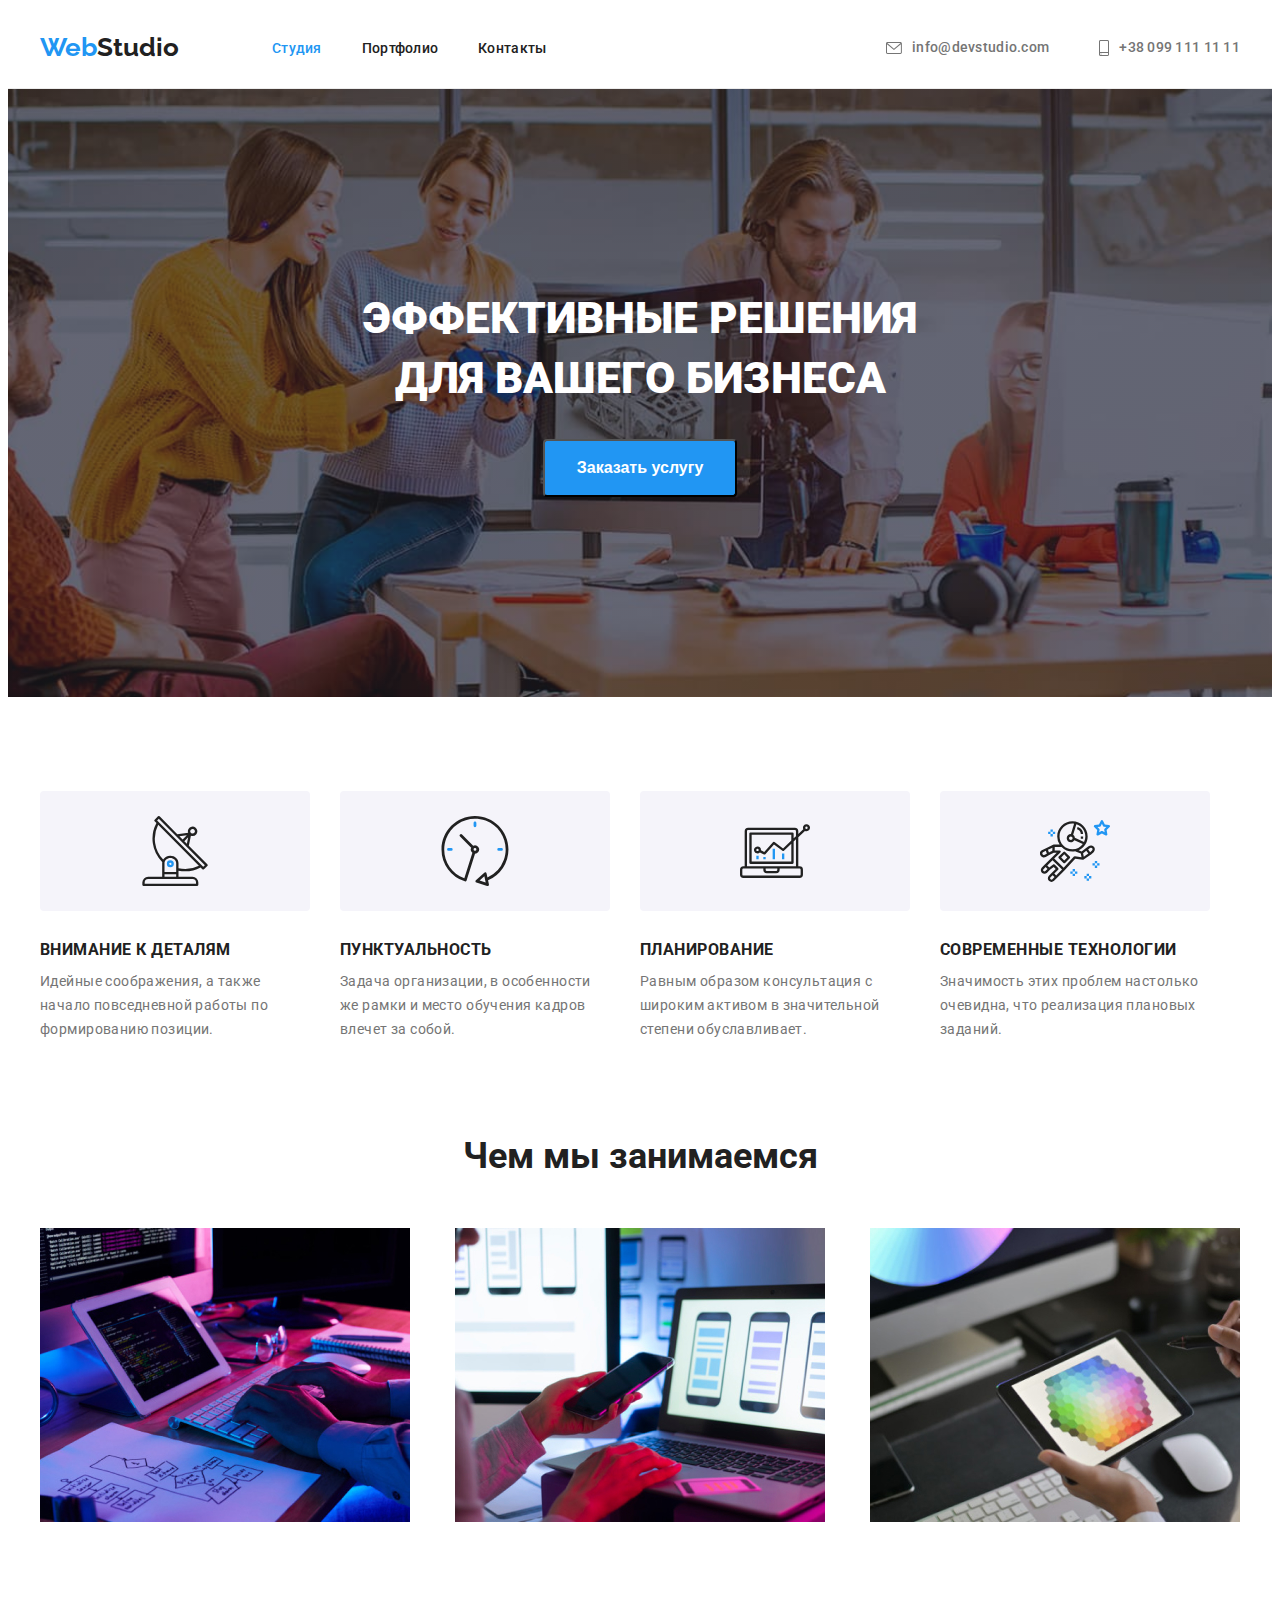
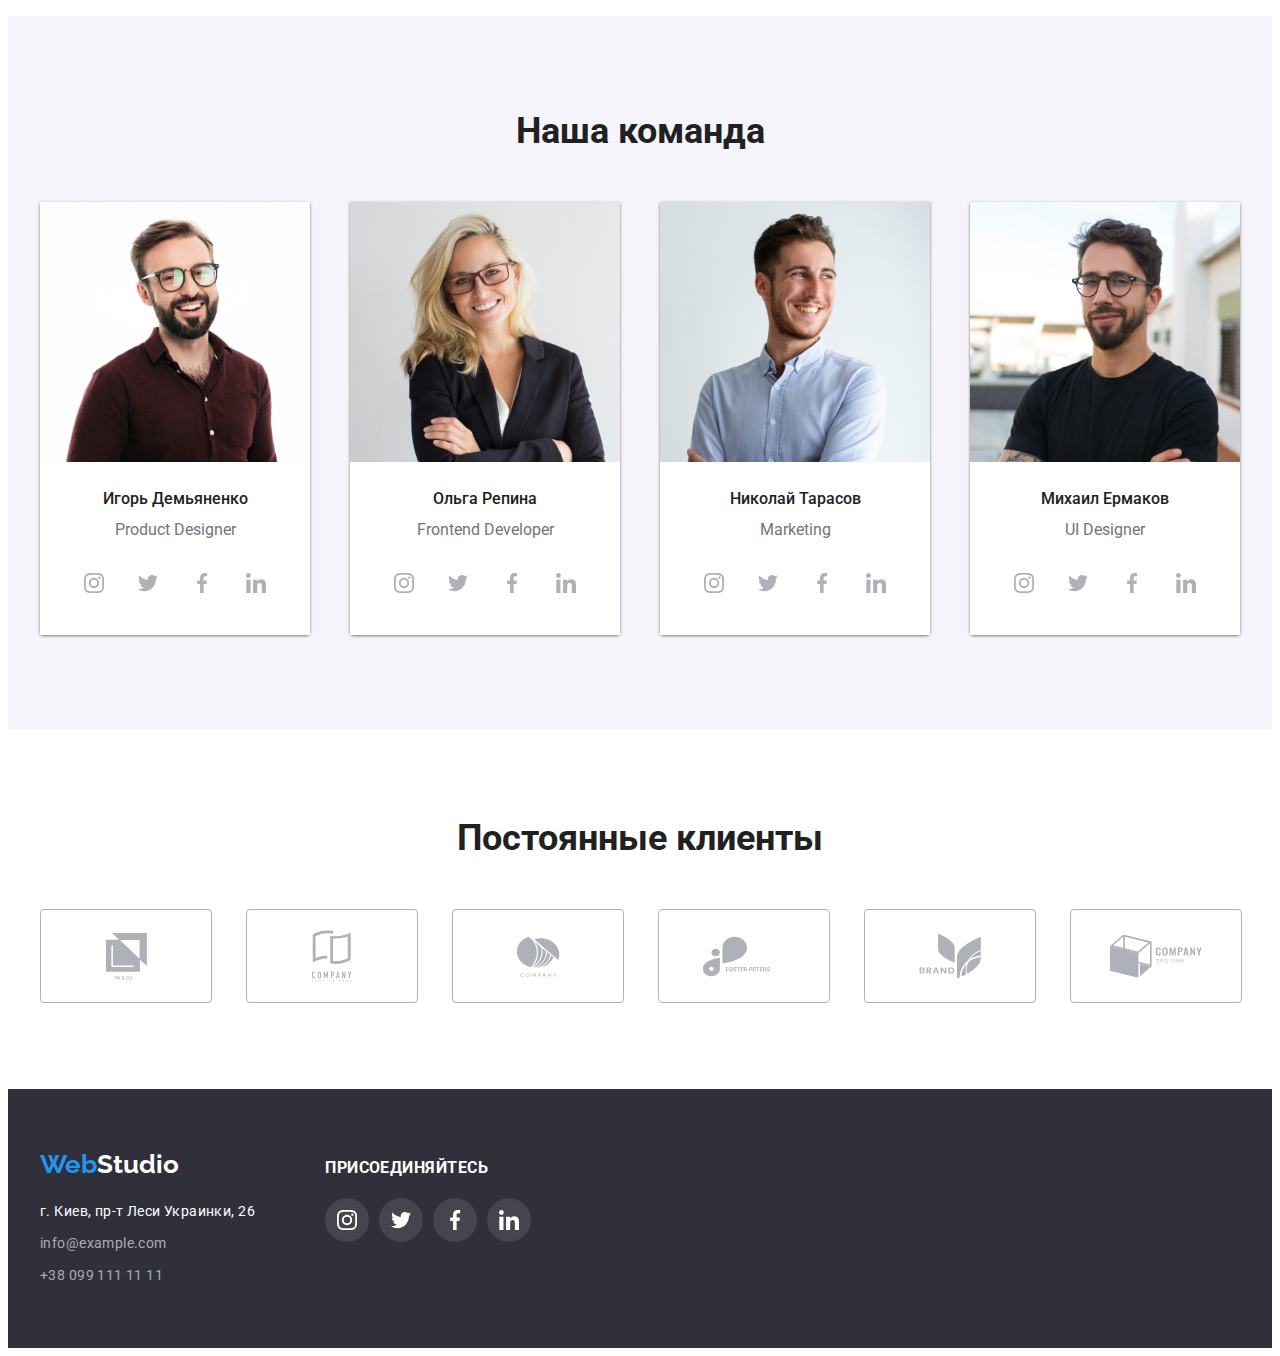
==== commit 0410f617: "goit-markup-hw-04" ====
--- a/index.html
+++ b/index.html
@@ -280,7 +280,7 @@
         <section class="clients">
             <div class="container">
                 <h2 class="team-title">Постоянные клиенты</h2>
-                <div> 
+                
                     <ul class="clients-list list">
                         <li class="icon-list">
                             <a href="" class="icon-list-link">
@@ -327,7 +327,7 @@
                         </li>
                         
                     </ul>
-                </div>
+                
 
 
             </div>
--- a/css/styles.css
+++ b/css/styles.css
@@ -106,7 +106,6 @@
 
 .mail-link
 {
-  flex-direction: row-reverse;
   align-items: center;
   margin-left: auto;
   margin-right: 50px;
@@ -122,15 +121,32 @@
 }
 .icon-mail,
 .icon-phon{
-  display: inline-block;
   width: 16px;
   height: 12px;
   margin-right: 10px;
-  fill: #757575;
+  fill: currentColor;
 }
 .icon-phon{
   width: 10px;
   height: 16px;
+}
+.mail-link:hover,
+.mail-link:focus{
+  color: var(--secondary-color);
+  fill: var(--secondary-color);
+}
+.tel-link:hover,
+.tel-link:focus{
+  color: var(--secondary-color);
+  fill: var(--secondary-color);
+}
+.icon-mail:hover,
+.icon-mail:focus{
+  fill: var(--secondary-color);
+}
+.icon-phon:hover,
+.icon-phon:focus{
+  fill: var(--secondary-color);
 }
 
 
@@ -173,6 +189,7 @@
 
 .mail-link,
 .tel-link {
+  display: flex;
   align-items: center;
   font-weight: 500;
   line-height: 1.14;
@@ -182,17 +199,10 @@
 }
 .tel-link{
   display: flex;
-}
-.mail-link:hover,
-.mail-link:focus {
-  color: var(--secondary-color);
-}
-
-
-.tel-link:hover,
-.tel-link:focus {
-  color: var(--secondary-color);
-}
+  align-items: center;
+}
+
+
 
 /* hero 1htm*/
 /* розметка hero*/
@@ -236,6 +246,7 @@
 .section-skill{
   padding-top: 94px;
   padding-bottom: 94px;
+  
 }
 .team-roste r{
   margin-bottom: 94px;
@@ -380,6 +391,8 @@
 .nav-button:focus {
   background-color: var(--secondary-color);
   color: var(--white-color);
+  box-shadow: 0px 3px 1px rgba(0, 0, 0, 0.1), 0px 1px 2px rgba(0, 0, 0, 0.08), 0px 2px 2px rgba(0, 0, 0, 0.12);
+ border-radius: 4px;
 }
 
 .card-title {
@@ -522,6 +535,14 @@
   margin-right: 0px;
 }
 
+.card-way:hover,
+.card-way:focus{        
+display: block;
+box-shadow: 0px 1px 1px 
+rgba(0, 0, 0, 0.12), 0px 4px 4px 
+rgba(0, 0, 0, 0.06), 1px 4px 6px 
+rgba(0, 0, 0, 0.16);
+}
 .imgwork{
   width: 370px;
 
@@ -568,7 +589,7 @@
 
 .footer-right-box{
   width: 206px;
-  height: 80px;
+  
 }
 .footer-list{
   display: flex;
@@ -642,7 +663,7 @@
 }
 
 .icon-list-link:hover,
-.icoun-list-link:focus{
+.icon-list-link:focus{
   fill: var(--secondary-color);
 }
 
